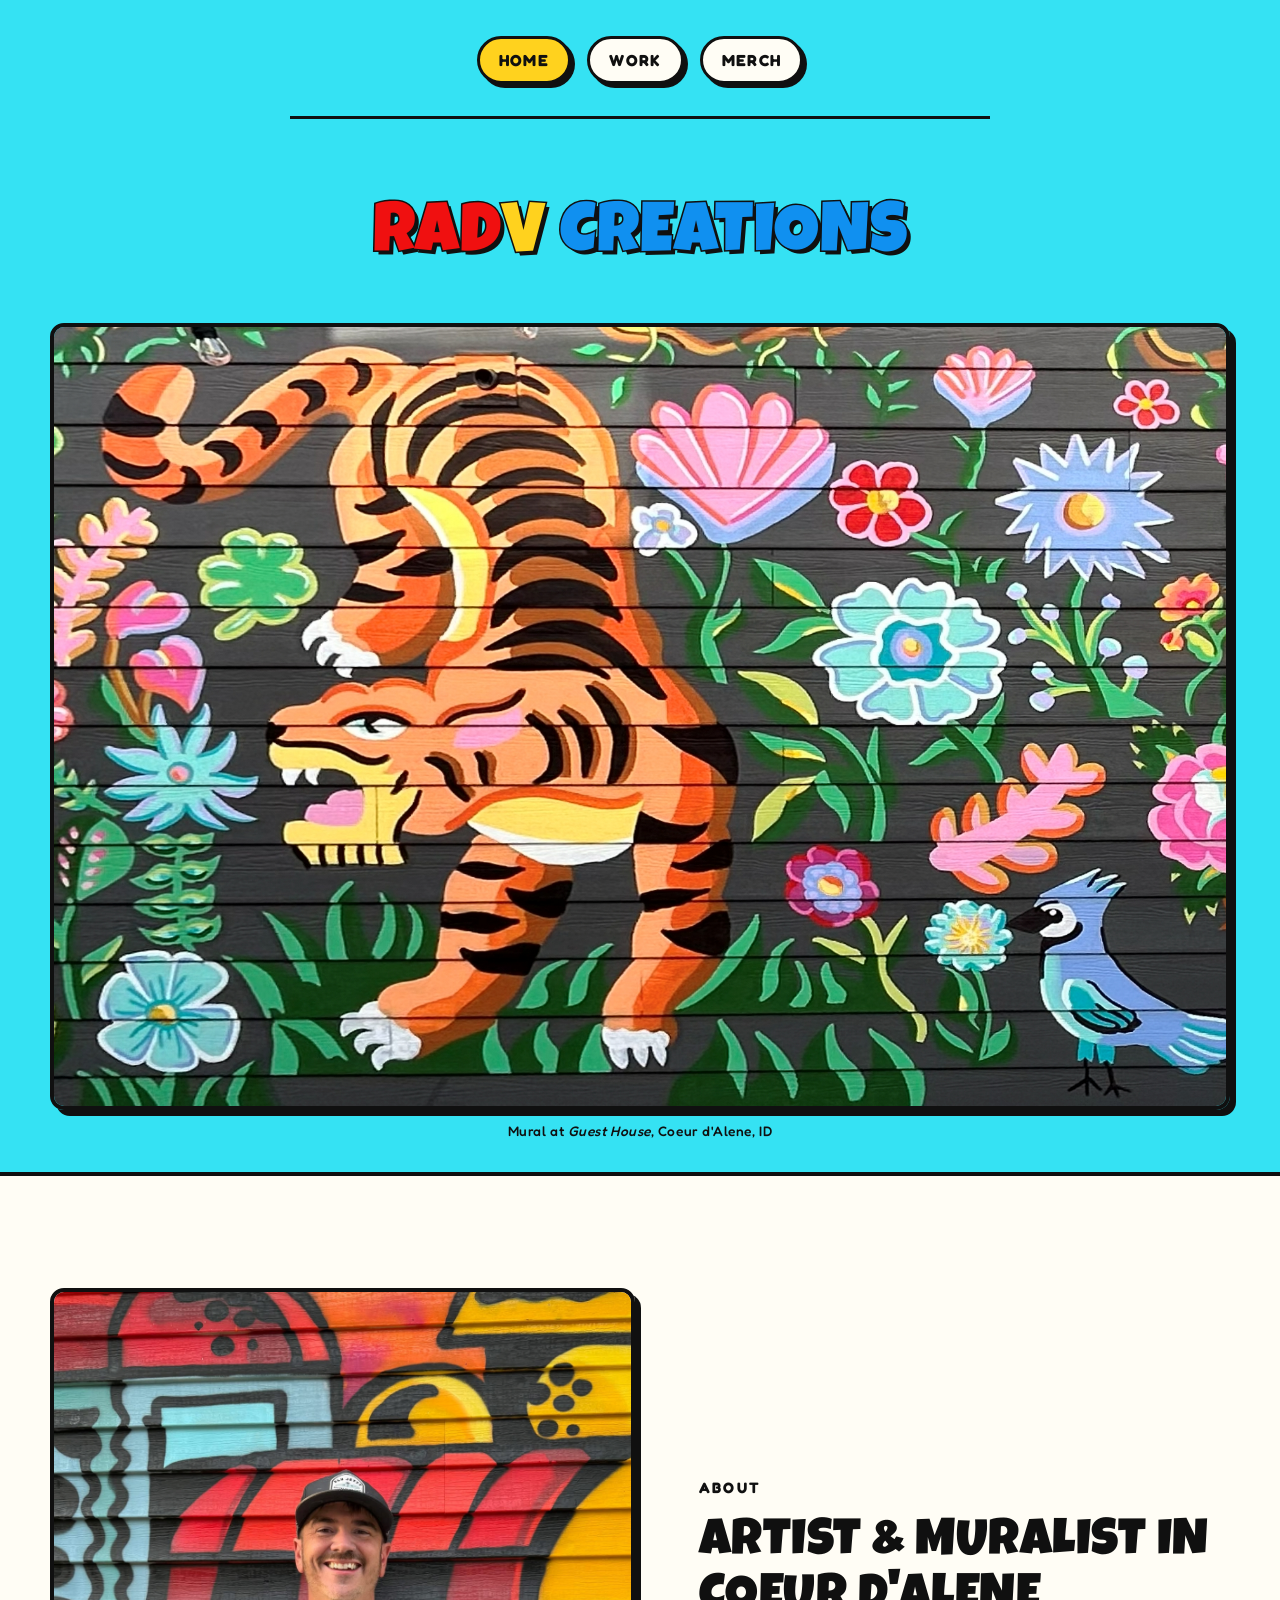
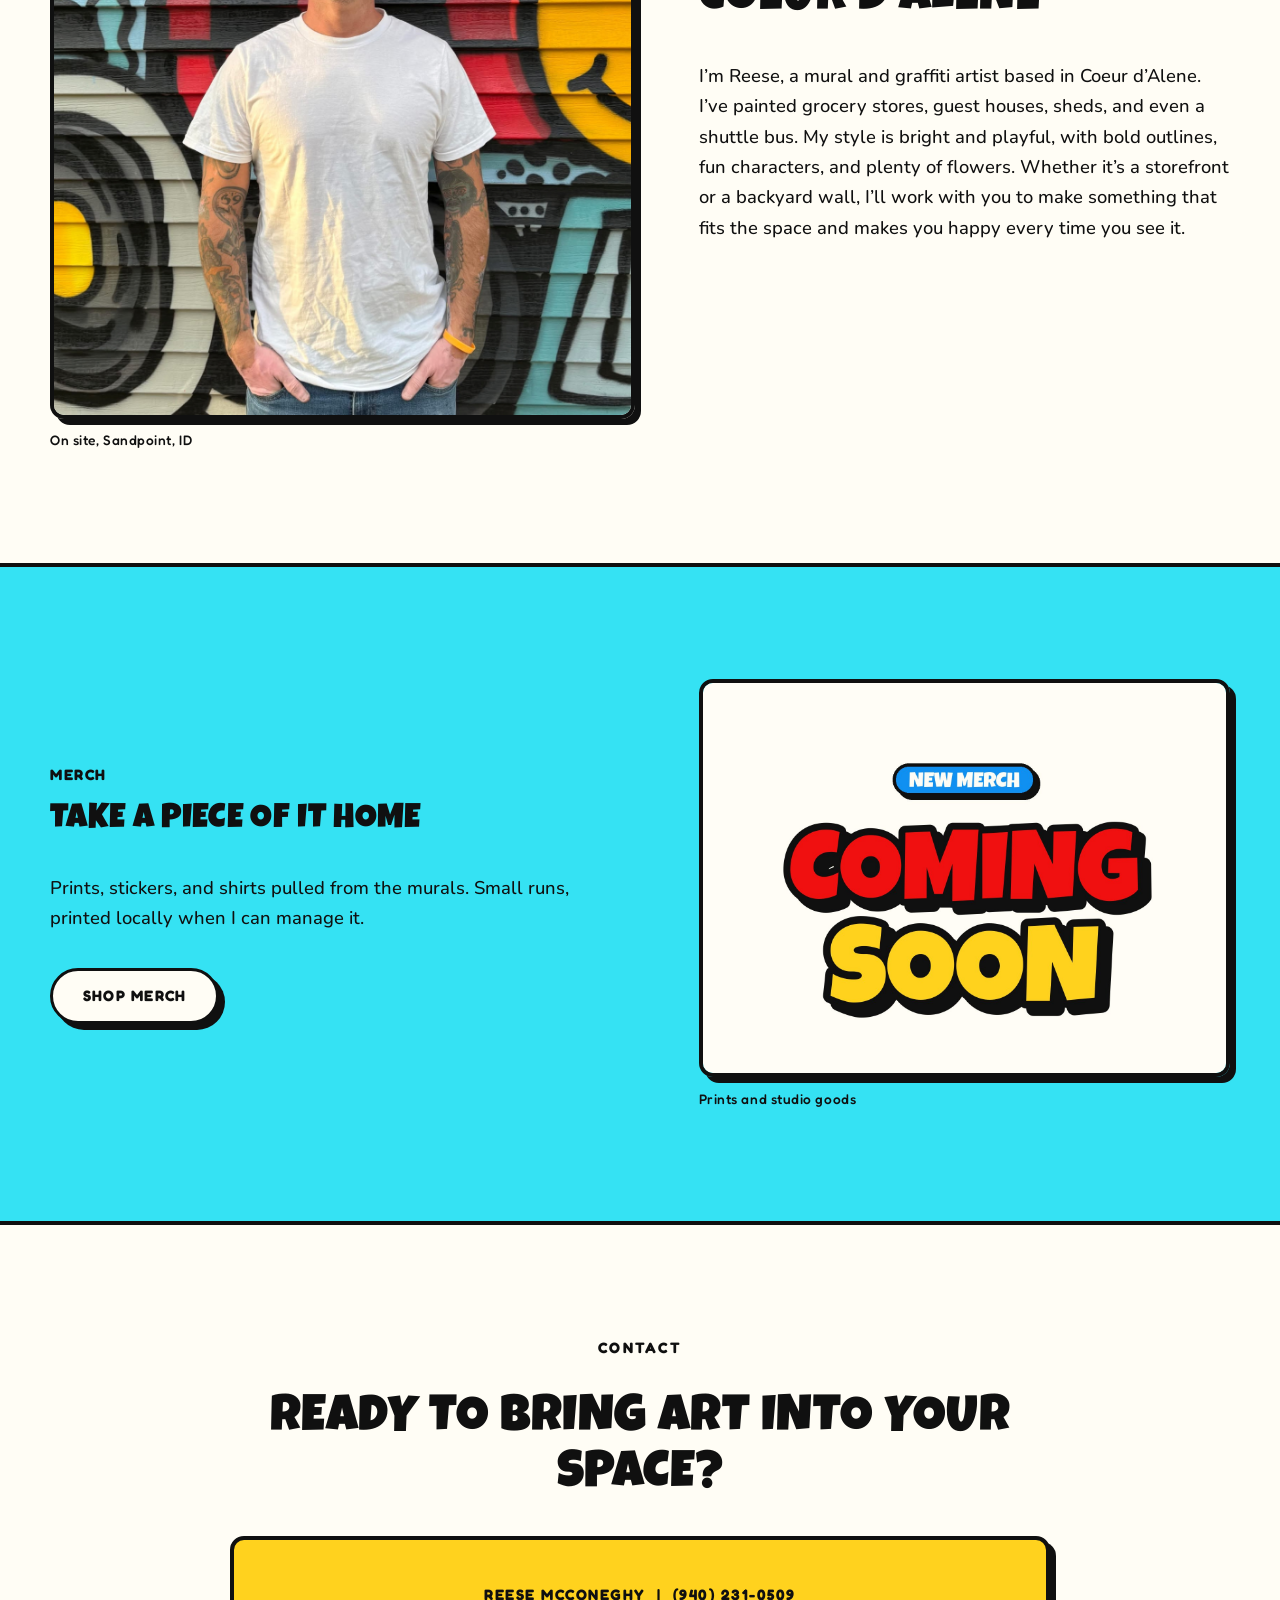
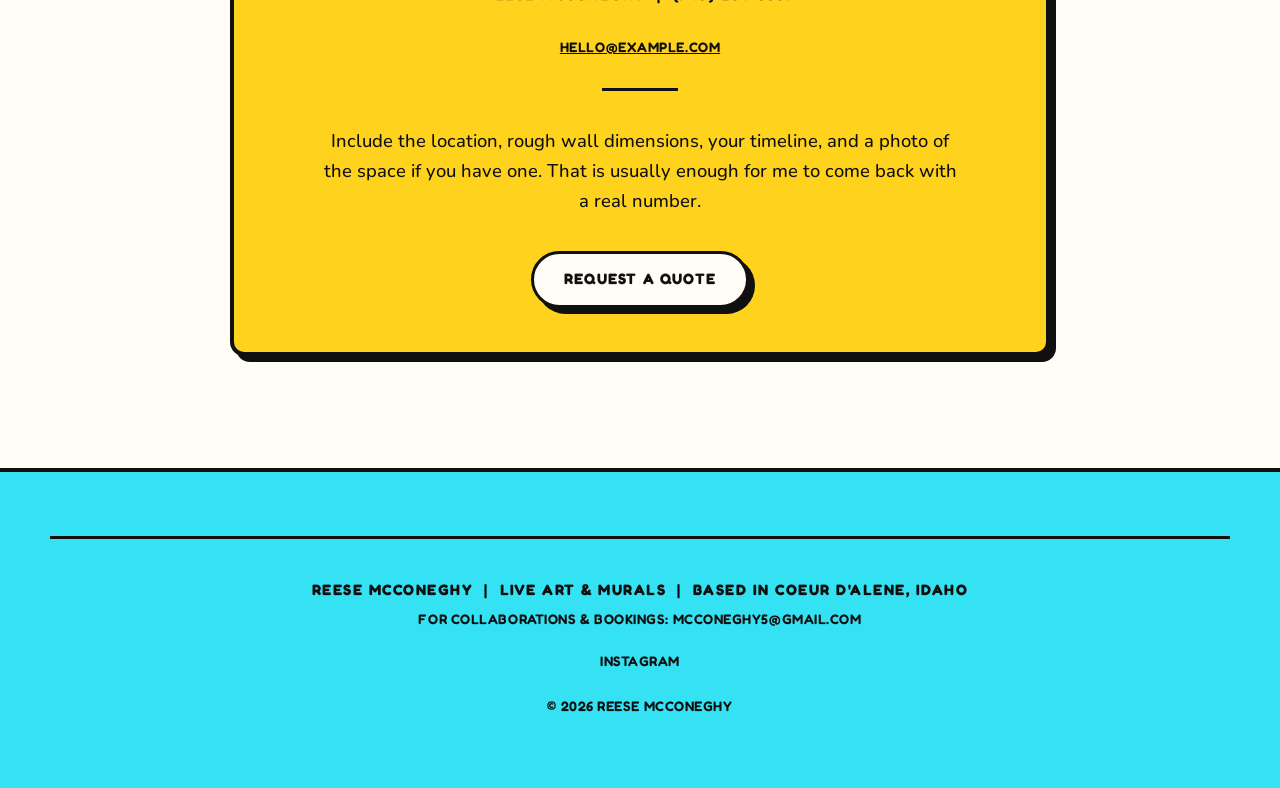
==== index.html @ 2c3d764f "initial commit" ====
<!DOCTYPE html>
<html lang="en">

<head>
  <meta charset="utf-8">
  <meta name="viewport" content="width=device-width, initial-scale=1">
  <title>Artist Name, Mural Artist &amp; Live Painter</title>
  <meta name="description"
    content="Large-scale murals, live painting, and original work for public spaces and creative collaborations in Coeur d'Alene, Idaho.">

  <!-- Social sharing. Replace the image with a real 1200x630 JPG before launch. -->
  <meta property="og:title" content="Artist Name, Mural Artist &amp; Live Painter">
  <meta property="og:description" content="Large-scale murals, live painting, and original work for public spaces.">
  <meta property="og:type" content="website">
  <meta property="og:image" content="assets/img/social-card.svg">

  <link rel="preconnect" href="https://fonts.googleapis.com">
  <link rel="preconnect" href="https://fonts.gstatic.com" crossorigin>
  <link
    href="https://fonts.googleapis.com/css2?family=Luckiest+Guy&family=Fredoka:wght@500;600;700&family=Nunito:wght@500;600;700;800&display=swap"
    rel="stylesheet">
  <link rel="stylesheet" href="assets/css/site.css">
  <script src="assets/js/site.js" defer></script>
</head>

<body data-page="home">

  <!-- ========== NAV (identical markup on every page) ========== -->
  <header class="masthead">
    <nav class="nav wrap" aria-label="Main">
      <ul>
        <li><a href="index.html" data-nav="home">Home</a></li>
        <li><a href="work.html" data-nav="work">Work</a></li>
        <li><a href="merch.html" data-nav="merch">Merch</a></li>
      </ul>
      <hr class="rule">
    </nav>
  </header>

  <main>

    <!-- ========== HERO ========== -->
    <section class="hero wrap">

      <h1 class="display display--xl hero__title">
        <span class="word">Rad</span><span class="word">v</span>
        <span class="word">Creations</span>
      </h1>

      <figure class="hero__figure">
        <img src="assets/img/tigerfull.jpg"
          alt="Exterior mural with a tiger and layered botanical shapes across a storefront">
        <figcaption class="caption center">Mural at <em>Guest House</em>, Coeur d'Alene, ID</figcaption>
      </figure>
      <br>
    </section>

    <!-- ========== ABOUT ========== -->
    <section class="section section--alt" id="about">
      <div class="wrap feature">
        <div class="feature__media portrait">
          <figure>
            <img src="assets/img/Mugshot.JPG" alt="The artist in front of Mural">
            <figcaption class="caption">On site, Sandpoint, ID</figcaption>
          </figure>
        </div>
        <div class="feature__body">
          <p class="eyebrow eyebrow--loose">About</p>
          <h2 class="display display--lg">Artist &amp; muralist in Coeur d'Alene</h2>
          <div class="prose">
            <p>I’m Reese, a mural and graffiti artist based in Coeur d’Alene. I’ve painted grocery stores, guest houses, sheds, and even a shuttle bus. My style is bright and playful, with bold outlines, fun characters, and plenty of flowers. Whether it’s a storefront or a backyard wall, I’ll work with you to make something that fits the space and makes you happy every time you see it.</p>
          </div>
        </div>
      </div>
    </section>

    <!-- ========== MERCH TEASER ========== -->
    <section class="section">
      <div class="wrap feature feature--flip reveal">
        <div class="feature__media">
          <figure>
            <img src="assets/img/coming-soon.jpg" alt="Framed print and folded tee laid out on a studio table">
            <figcaption class="caption">Prints and studio goods</figcaption>
          </figure>
        </div>
        <div class="feature__body">
          <p class="eyebrow">Merch</p>
          <h2 class="display display--md">Take a piece of it home</h2>
          <p>Prints, stickers, and shirts pulled from the murals. Small runs, printed locally when I can manage it.</p>
          <a class="btn" href="merch.html">Shop merch</a>
        </div>
      </div>
    </section>

    <!-- ========== CONTACT ==========
       A mailto link needs no server, which is what GitHub Pages wants.
       If you would rather have a real form, see the README. -->
    <section class="section section--alt" id="contact">
      <div class="wrap--narrow stack">
        <div class="center stack">
          <p class="eyebrow eyebrow--loose">Contact</p>
          <h2 class="display display--lg">Ready to bring art into your space?</h2>
        </div>

        <div class="contact-card">
          <p class="eyebrow">Reese Mcconeghy &nbsp;|&nbsp; (940) 231-0509</p>
          <p class="footer__meta"><a href="mailto:hello@example.com">hello@example.com</a></p>
          <hr class="rule rule--short">
          <p class="prose center">Include the location, rough wall dimensions, your timeline, and a photo of the space
            if you have one. That is usually enough for me to come back with a real number.</p>
          <a class="btn btn--filled" href="mailto:mcconeghy5@gmail.com?subject=Mural%20inquiry">Request a quote</a>
        </div>
      </div>
    </section>

  </main>

  <!-- ========== FOOTER (identical markup on every page) ========== -->
  <footer class="footer">
    <div class="wrap center">
      <hr class="rule">
      <p class="eyebrow">Reese Mcconeghy &nbsp;|&nbsp; Live Art &amp; Murals &nbsp;|&nbsp; Based in Coeur d'Alene, Idaho
      </p>
      <p class="footer__meta">For collaborations &amp; bookings: <a
          href="mailto:mcconeghy5@gmail.com">mcconeghy5@gmail.com</a></p>
      <div class="social">
        <a class="footer__meta" href="https://www.instagram.com/radv_creations/" rel="me noopener">Instagram</a>
      </div>
      <p class="footer__meta" style="margin-top:1.25rem">&copy; 2026 Reese Mcconeghy</p>
    </div>
  </footer>

</body>

</html>
---- assets/css/site.css ----
/* ============================================================
   THEME — change colors here and nowhere else.
   Palette sampled from the logo: cyan ground, near-black
   outlines, saturated primary fills.
   ============================================================ */
:root {
  --paper:      #35e2f3;   /* page background, the logo cyan */
  --paper-alt:  #fffdf5;   /* panels and cards stickered on top */
  --ink:        #101010;   /* text and every outline */
  --scrim:      rgba(16, 16, 16, 0.92);

  /* Fill colors, cycled across tiles, steps, and cards */
  --c1: #f01010;   /* red */
  --c2: #ffd21e;   /* yellow */
  --c3: #1090f0;   /* blue */
  --c4: #3bb54a;   /* green */
  --c5: #ff8a1f;   /* orange */
  --c6: #9b4bd8;   /* purple */

  --accent:      var(--c3);
  --accent-soft: #bff3f9;

  /* Typography roles */
  --display: "Luckiest Guy", "Arial Black", Impact, sans-serif;  /* headlines only */
  --caps:    Fredoka, "Trebuchet MS", Arial, sans-serif;         /* eyebrows, nav, captions */
  --body:    Nunito, -apple-system, BlinkMacSystemFont, "Segoe UI", Arial, sans-serif;

  /* Fluid type scale — min at 360px, max at 1280px */
  --t-caption: clamp(0.74rem, 0.68rem + 0.25vw, 0.86rem);
  --t-label:   clamp(0.78rem, 0.72rem + 0.28vw, 0.94rem);
  --t-body:    clamp(1rem, 0.94rem + 0.35vw, 1.15rem);
  --t-lead:    clamp(1.1rem, 0.98rem + 0.6vw, 1.4rem);
  --t-h3:      clamp(1.4rem, 1.1rem + 1.3vw, 2.1rem);
  --t-h2:      clamp(1.9rem, 1.3rem + 2.6vw, 3.2rem);
  --t-h1:      clamp(2.2rem, 1.4rem + 3.8vw, 4.4rem);

  /* Rhythm */
  --gap:     clamp(1rem, 0.6rem + 1.8vw, 2.25rem);
  --section: clamp(3.5rem, 2rem + 7vw, 7rem);
  --measure: 58ch;

  /* Sticker signature: outline weight, hard drop shadow, radius */
  --line:    3px;
  --line-lg: 4px;
  --pop:     6px 6px 0 var(--ink);
  --pop-sm:  4px 4px 0 var(--ink);
  --radius:  14px;
  --rule:    var(--line) solid var(--ink);
}

/* ============================================================
   RESET
   ============================================================ */
*, *::before, *::after { box-sizing: border-box; }
html { -webkit-text-size-adjust: 100%; scroll-behavior: smooth; }
body {
  margin: 0;
  background: var(--paper);
  color: var(--ink);
  font-family: var(--body);
  font-size: var(--t-body);
  font-weight: 500;
  line-height: 1.65;
  -webkit-font-smoothing: antialiased;
}
img { max-width: 100%; height: auto; display: block; }
figure { margin: 0; }
a { color: inherit; }
h1, h2, h3, h4 { margin: 0; font-weight: 400; }
ul { margin: 0; padding: 0; list-style: none; }
:focus-visible { outline: var(--line) solid var(--ink); outline-offset: 4px; }

@media (prefers-reduced-motion: reduce) {
  html { scroll-behavior: auto; }
  *, *::before, *::after {
    animation-duration: 0.01ms !important;
    transition-duration: 0.01ms !important;
  }
}

/* ============================================================
   LAYOUT PRIMITIVES
   ============================================================ */
.wrap { width: min(100% - clamp(1.25rem, 5vw, 4rem), 1180px); margin-inline: auto; }
.wrap--narrow { width: min(100% - clamp(1.25rem, 5vw, 4rem), 820px); margin-inline: auto; }
.section { padding-block: var(--section); }
.stack > * + * { margin-top: var(--gap); }

/* An "alt" section is a cream panel banded onto the cyan */
.section--alt {
  background: var(--paper-alt);
  border-block: var(--line-lg) solid var(--ink);
}

/* ============================================================
   TYPE TREATMENTS
   Headlines are solid black by default. Only the page h1 gets
   the full outlined-sticker treatment, so the boldness lands
   in one place per page instead of everywhere.
   ============================================================ */
.display {
  font-family: var(--display);
  line-height: 1.08;
  letter-spacing: 0.01em;
  text-transform: uppercase;
  color: var(--ink);
}
.display--lg { font-size: var(--t-h2); }
.display--md { font-size: var(--t-h3); }

.display--xl {
  font-size: var(--t-h1);
  color: var(--paper-alt);
  -webkit-text-stroke: 3px var(--ink);
  paint-order: stroke fill;
  text-shadow: var(--pop-sm);
}

/* Per-word color cycling. Used on the home hero: the signature. */
.word { display: inline-block; }
.word:nth-child(6n+1) { color: var(--c1); }
.word:nth-child(6n+2) { color: var(--c2); }
.word:nth-child(6n+3) { color: var(--c3); }
.word:nth-child(6n+4) { color: var(--c4); }
.word:nth-child(6n+5) { color: var(--c5); }
.word:nth-child(6n+6) { color: var(--c6); }

.eyebrow {
  font-family: var(--caps);
  font-weight: 700;
  font-size: var(--t-label);
  text-transform: uppercase;
  letter-spacing: 0.1em;
  line-height: 1.5;
  margin: 0;
}
.eyebrow--loose { letter-spacing: 0.16em; }

.lead { font-size: var(--t-lead); line-height: 1.55; max-width: var(--measure); font-weight: 600; }
.prose { max-width: var(--measure); }
.prose p + p { margin-top: 1.1em; }

.note {
  font-family: var(--body);
  font-weight: 600;
  font-size: var(--t-lead);
  line-height: 1.55;
  max-width: 46ch;
}

.caption {
  font-family: var(--caps);
  font-weight: 500;
  font-size: var(--t-caption);
  letter-spacing: 0.04em;
  line-height: 1.5;
  margin-top: 0.7rem;
}
.caption em { font-style: italic; }

.rule { border: 0; border-top: var(--rule); margin: 0; }
.rule--short { width: clamp(2.5rem, 6vw, 5rem); }
.rule--vertical {
  width: 0; height: clamp(2rem, 5vw, 3.5rem);
  border: 0; border-left: var(--rule);
  margin-inline: auto;
}
.rule--center { margin-inline: auto; }

.center { text-align: center; }

/* ============================================================
   HEADER / NAV — chunky pills, one row at every width
   ============================================================ */
.masthead { padding-top: clamp(1.25rem, 3vw, 2.25rem); }
.nav ul {
  display: flex;
  flex-wrap: wrap;
  justify-content: center;
  gap: clamp(0.5rem, 2vw, 1rem);
}
.nav a {
  display: block;
  font-family: var(--caps);
  font-weight: 700;
  font-size: clamp(0.78rem, 0.66rem + 0.5vw, 1rem);
  text-transform: uppercase;
  letter-spacing: 0.08em;
  text-decoration: none;
  padding: 0.5em 1.2em;
  background: var(--paper-alt);
  border: var(--line) solid var(--ink);
  border-radius: 99px;
  box-shadow: var(--pop-sm);
  transition: transform 0.12s ease, box-shadow 0.12s ease, background-color 0.12s ease;
}
.nav a:hover { transform: translate(2px, 2px); box-shadow: 2px 2px 0 var(--ink); }
.nav a[aria-current="page"] { background: var(--c2); }

.masthead .rule {
  width: min(70%, 700px);
  margin: clamp(1.25rem, 3vw, 2rem) auto 0;
}

/* ============================================================
   BUTTON — presses down into the page on click
   ============================================================ */
.btn {
  display: inline-block;
  font-family: var(--caps);
  font-weight: 700;
  font-size: var(--t-label);
  text-transform: uppercase;
  letter-spacing: 0.08em;
  text-decoration: none;
  padding: 0.85em 2em;
  background: var(--paper-alt);
  color: var(--ink);
  border: var(--line) solid var(--ink);
  border-radius: 99px;
  box-shadow: var(--pop);
  cursor: pointer;
  transition: transform 0.12s ease, box-shadow 0.12s ease, background-color 0.12s ease;
}
.btn:hover  { transform: translate(3px, 3px); box-shadow: 3px 3px 0 var(--ink); }
.btn:active { transform: translate(6px, 6px); box-shadow: 0 0 0 var(--ink); }
.btn--filled { background: var(--c2); }

/* ============================================================
   HERO
   ============================================================ */
.hero { padding-top: clamp(1.5rem, 4vw, 3rem); }
.hero__figure img {
  width: 100%;
  aspect-ratio: 3 / 2;
  object-fit: cover;
  border: var(--line-lg) solid var(--ink);
  border-radius: var(--radius);
  box-shadow: var(--pop);
}
.hero__title { margin-top: clamp(1.75rem, 4vw, 3rem); text-align: center; }
.hero__title {
  margin: clamp(1rem, 3vw, 2rem) 0 clamp(1.75rem, 4vw, 3rem);
  text-align: center;
}

/* ============================================================
   COLLAGE
   Each child carries a --tilt. The reveal animation below
   composes with it instead of overwriting it.
   ============================================================ */
.collage {
  display: grid;
  gap: var(--gap);
  margin-top: clamp(2.5rem, 5vw, 4rem);
}
.collage > * { transform: rotate(var(--tilt, 0deg)); }
.collage__tall  { --tilt: 1.5deg; }
.collage__block { --tilt: -1.5deg; }
.collage__wide  { --tilt: -1deg; }
.collage__copy  { --tilt: 1deg; }

.collage img {
  width: 100%;
  object-fit: cover;
  border: var(--line-lg) solid var(--ink);
  border-radius: var(--radius);
  box-shadow: var(--pop);
}
.collage__tall img { aspect-ratio: 3 / 4; }
.collage__wide img { aspect-ratio: 4 / 3; }

.collage__block {
  background: var(--c3);
  color: var(--paper-alt);
  padding: clamp(1.5rem, 3vw, 2.5rem);
  border: var(--line-lg) solid var(--ink);
  border-radius: var(--radius);
  box-shadow: var(--pop);
  display: flex;
  flex-direction: column;
  justify-content: center;
  gap: 1rem;
}
.collage__block .display { color: var(--paper-alt); }
.collage__block .rule { border-top-color: var(--paper-alt); }

.collage__copy {
  background: var(--c2);
  border: var(--line-lg) solid var(--ink);
  border-radius: var(--radius);
  box-shadow: var(--pop);
  padding: clamp(1.25rem, 3vw, 2rem);
}

@media (min-width: 900px) {
  .collage { grid-template-columns: repeat(12, 1fr); align-items: start; }
  .collage__tall  { grid-column: 1 / span 4; grid-row: 1; }
  .collage__block { grid-column: 6 / span 6; grid-row: 1; margin-top: 3rem; }
  .collage__wide  { grid-column: 6 / span 7; grid-row: 1; margin-top: 21rem; }
  .collage__copy  { grid-column: 1 / span 4; grid-row: 1; margin-top: 27rem; }
}

/* ============================================================
   FEATURE ROWS
   ============================================================ */
.feature { display: grid; gap: var(--gap); align-items: center; }
.feature + .feature { margin-top: var(--section); }
.feature img {
  width: 100%;
  aspect-ratio: 4 / 3;
  object-fit: cover;
  border: var(--line-lg) solid var(--ink);
  border-radius: var(--radius);
  box-shadow: var(--pop);
}
.feature__body { display: flex; flex-direction: column; gap: 1rem; align-items: start; }

@media (min-width: 820px) {
  .feature { grid-template-columns: 1.1fr 1fr; column-gap: clamp(2rem, 5vw, 4.5rem); }
  .feature--flip .feature__media { order: 2; }
}

/* ============================================================
   GALLERY — the sticker sheet
   ============================================================ */
.filters {
  display: flex;
  flex-wrap: wrap;
  justify-content: center;
  gap: 0.6rem;
  margin-bottom: clamp(2rem, 4vw, 3rem);
}
.filter {
  font-family: var(--caps);
  font-weight: 700;
  font-size: var(--t-caption);
  text-transform: uppercase;
  letter-spacing: 0.08em;
  padding: 0.6em 1.3em;
  background: var(--paper-alt);
  color: var(--ink);
  border: var(--line) solid var(--ink);
  border-radius: 99px;
  box-shadow: var(--pop-sm);
  cursor: pointer;
  transition: transform 0.12s ease, box-shadow 0.12s ease, background-color 0.12s ease;
}
.filter:hover { transform: translate(2px, 2px); box-shadow: 2px 2px 0 var(--ink); }
.filter[aria-pressed="true"] { background: var(--c1); color: var(--paper-alt); }

.grid {
  display: grid;
  grid-template-columns: repeat(auto-fill, minmax(min(100%, 270px), 1fr));
  gap: clamp(1.75rem, 3.5vw, 3rem);
}
.grid figure { margin: 0; }
.grid img {
  width: 100%;
  aspect-ratio: 4 / 5;
  object-fit: cover;
  background: var(--accent-soft);
  border: var(--line-lg) solid var(--ink);
  border-radius: var(--radius);
  box-shadow: var(--pop);
  transition: transform 0.15s ease, box-shadow 0.15s ease;
}
.grid button.tile {
  display: block; width: 100%; padding: 0;
  border: 0; background: none; cursor: pointer; text-align: left;
  font: inherit; color: inherit;
}
/* Alternating tilt so the grid reads as a sticker sheet, not a spreadsheet */
.grid figure:nth-child(odd)  img { transform: rotate(-1.25deg); }
.grid figure:nth-child(even) img { transform: rotate(1.25deg); }
.grid button.tile:hover img { transform: rotate(0deg) scale(1.02); box-shadow: 9px 9px 0 var(--ink); }
.grid [hidden] { display: none; }

/* ============================================================
   MERCH CARDS
   ============================================================ */
.products {
  display: grid;
  grid-template-columns: repeat(auto-fill, minmax(min(100%, 260px), 1fr));
  gap: clamp(1.75rem, 3vw, 2.5rem);
}
.product {
  background: var(--paper-alt);
  border: var(--line-lg) solid var(--ink);
  border-radius: var(--radius);
  box-shadow: var(--pop);
  padding: clamp(1rem, 2vw, 1.4rem);
  display: flex;
  flex-direction: column;
}
.product img {
  width: 100%;
  aspect-ratio: 1 / 1;
  object-fit: cover;
  border: var(--line) solid var(--ink);
  border-radius: 10px;
  background: var(--accent-soft);
}
.product__name {
  font-family: var(--display);
  font-size: 1.2rem;
  text-transform: uppercase;
  letter-spacing: 0.01em;
  line-height: 1.2;
  margin-top: 0.9rem;
}
.product__price {
  font-family: var(--caps);
  font-weight: 700;
  letter-spacing: 0.04em;
  font-size: var(--t-label);
  margin: 0.3rem 0 0.8rem;
}
.product__note { font-size: var(--t-caption); line-height: 1.6; margin-bottom: 1.1rem; }
.product .btn { padding: 0.7em 1.5em; align-self: start; margin-top: auto; }
.product--soon { opacity: 0.85; }

/* Each card's buy button takes the next color in the cycle */
.products .product:nth-child(4n+1) .btn { background: var(--c1); color: var(--paper-alt); }
.products .product:nth-child(4n+2) .btn { background: var(--c2); }
.products .product:nth-child(4n+3) .btn { background: var(--c4); color: var(--paper-alt); }
.products .product:nth-child(4n+4) .btn { background: var(--c5); }

/* ============================================================
   ABOUT
   ============================================================ */
.portrait img {
  width: 100%;
  aspect-ratio: 4 / 5;
  object-fit: cover;
  border: var(--line-lg) solid var(--ink);
  border-radius: var(--radius);
  box-shadow: var(--pop);
}
.checklist li {
  position: relative;
  padding-left: 2.4em;
  font-family: var(--body);
  font-weight: 700;
  font-size: 1.1rem;
  line-height: 1.5;
}
.checklist li + li { margin-top: 0.9em; }
.checklist li::before {
  content: "";
  position: absolute;
  left: 0; top: 0.3em;
  width: 1.1em; height: 1.1em;
  border: var(--line) solid var(--ink);
  border-radius: 50%;
}
.checklist li:nth-child(4n+1)::before { background: var(--c1); }
.checklist li:nth-child(4n+2)::before { background: var(--c2); }
.checklist li:nth-child(4n+3)::before { background: var(--c3); }
.checklist li:nth-child(4n+4)::before { background: var(--c4); }

.contact-card {
  background: var(--c2);
  border: var(--line-lg) solid var(--ink);
  border-radius: var(--radius);
  box-shadow: var(--pop);
  padding: clamp(1.5rem, 4vw, 2.75rem);
  text-align: center;
  display: flex;
  flex-direction: column;
  align-items: center;
  gap: 1rem;
}
.contact-card .btn { background: var(--paper-alt); }


/* Process — numbered because the order is real */
.process { display: grid; gap: clamp(1.75rem, 3.5vw, 2.5rem); }
@media (min-width: 760px) { .process { grid-template-columns: repeat(3, 1fr); } }
.process__step {
  border: var(--line-lg) solid var(--ink);
  border-radius: var(--radius);
  box-shadow: var(--pop);
  padding: clamp(1.25rem, 3vw, 2rem);
}
.process__step .eyebrow {
  font-family: var(--display);
  font-size: 1.3rem;
  letter-spacing: 0.01em;
  margin-bottom: 0.6rem;
}
.process__step:nth-child(1) { background: var(--c2); }
.process__step:nth-child(2) { background: var(--accent-soft); }
.process__step:nth-child(3) { background: var(--c5); }

/* ============================================================
   FOOTER
   ============================================================ */
.footer { padding-block: clamp(2.5rem, 5vw, 4rem); }
.footer .rule { margin-bottom: clamp(1.75rem, 4vw, 2.5rem); }
.footer p { margin: 0.4rem 0; }
.footer a { text-decoration: none; border-bottom: 2px solid transparent; }
.footer a:hover { border-bottom-color: currentColor; }
.footer__meta {
  font-family: var(--caps);
  font-weight: 600;
  font-size: var(--t-caption);
  letter-spacing: 0.04em;
  text-transform: uppercase;
}
.social { display: flex; justify-content: center; gap: 1.5rem; margin-top: 1.25rem; }

/* ============================================================
   LIGHTBOX
   ============================================================ */
.lightbox {
  position: fixed; inset: 0; z-index: 50;
  background: var(--scrim);
  display: grid; place-items: center;
  grid-template-columns: minmax(0, 1fr);   /* column can't grow past the screen */
  padding: clamp(1rem, 4vw, 3rem) clamp(4.5rem, 7vw, 6rem);  /* side room for the arrows */
}
.lightbox[hidden] { display: none; }
.lightbox figure {
  margin: 0;
  max-width: 100%;
  display: flex;
  flex-direction: column;
  align-items: center;
}
.lightbox img {
  width: auto;
  height: auto;
  max-width: min(100%, 1100px);
  max-height: 76vh;
  border: var(--line-lg) solid var(--ink);
  border-radius: var(--radius);
  background: var(--paper-alt);
}
.lightbox figcaption {
  color: var(--paper-alt);
  font-family: var(--caps);
  font-weight: 600;
  font-size: var(--t-caption);
  letter-spacing: 0.04em;
  text-align: center;
  margin-top: 1rem;
}
.lightbox__close {
  position: absolute; top: 1rem; right: 1rem;
  width: 3rem; height: 3rem;
  border: var(--line) solid var(--ink);
  border-radius: 50%;
  background: var(--c1); color: var(--paper-alt);
  font-family: var(--caps); font-weight: 700;
  font-size: 1.4rem; line-height: 1; cursor: pointer;
  box-shadow: var(--pop-sm);
}
.lightbox__close:hover { transform: translate(2px, 2px); box-shadow: 2px 2px 0 var(--ink); }

.lightbox__nav {
  position: absolute; top: 50%; transform: translateY(-50%);
  width: 3rem; height: 3rem;
  border: var(--line) solid var(--ink);
  border-radius: 50%;
  background: var(--c2); color: var(--ink);
  font-family: var(--caps); font-weight: 700;
  font-size: 1.8rem; line-height: 1; cursor: pointer;
  box-shadow: var(--pop-sm);
}
.lightbox__nav--prev { left: 1rem; }
.lightbox__nav--next { right: 1rem; }
.lightbox__nav:hover { box-shadow: 2px 2px 0 var(--ink); transform: translate(2px, calc(-50% + 2px)); }
.lightbox__nav[hidden] { display: none; }
/* ============================================================
   SCROLL REVEAL — composes with any --tilt on the element
   ============================================================ */
.reveal {
  opacity: 0;
  transform: translateY(16px) scale(0.985) rotate(var(--tilt, 0deg));
  transition: opacity 0.5s ease, transform 0.5s cubic-bezier(0.34, 1.35, 0.64, 1);
}
.reveal.is-visible { opacity: 1; transform: rotate(var(--tilt, 0deg)); }
@media (prefers-reduced-motion: reduce) {
  .reveal { opacity: 1; transform: rotate(var(--tilt, 0deg)); }
}

@media (max-width: 700px) {
  .lightbox {
    padding: 4.5rem 0 6rem;   /* room for close button on top, arrows on bottom */
  }
  .lightbox img {
    max-width: 100%;
    max-height: 70vh;
    border-radius: 0;
    border-inline: 0;          /* full bleed, no side borders */
  }
  .lightbox figcaption { padding-inline: 1rem; }
  .lightbox__nav {
    top: auto;
    bottom: 1.25rem;
    transform: none;
  }
  .lightbox__nav--prev { left: calc(50% - 4rem); }
  .lightbox__nav--next { right: calc(50% - 4rem); }
  .lightbox__nav:hover { transform: translate(2px, 2px); }
}

/* Full-screen button, sits left of the close X */
.lightbox__full {
  position: absolute; top: 1rem; right: 4.75rem;
  width: 3rem; height: 3rem;
  border: var(--line) solid var(--ink);
  border-radius: 50%;
  background: var(--paper-alt); color: var(--ink);
  font-size: 1.3rem; line-height: 1; cursor: pointer;
  box-shadow: var(--pop-sm);
}
.lightbox__full:hover { transform: translate(2px, 2px); box-shadow: 2px 2px 0 var(--ink); }
.lightbox img { cursor: zoom-in; }

/* Full-screen mode: just the photo on black */
.lightbox--full {
  background: #000;
  padding: 0;
}
.lightbox--full img {
  max-width: 100vw;
  max-height: 100vh;
  max-height: 100dvh;   /* accounts for the phone's address bar */
  border: 0;
  border-radius: 0;
  cursor: zoom-out;
}
.lightbox--full figcaption { display: none; }
.lightbox--full .lightbox__nav,
.lightbox--full .lightbox__close,
.lightbox--full .lightbox__full { opacity: 0.35; }
.lightbox--full .lightbox__nav:hover,
.lightbox--full .lightbox__close:hover,
.lightbox--full .lightbox__full:hover { opacity: 1; }
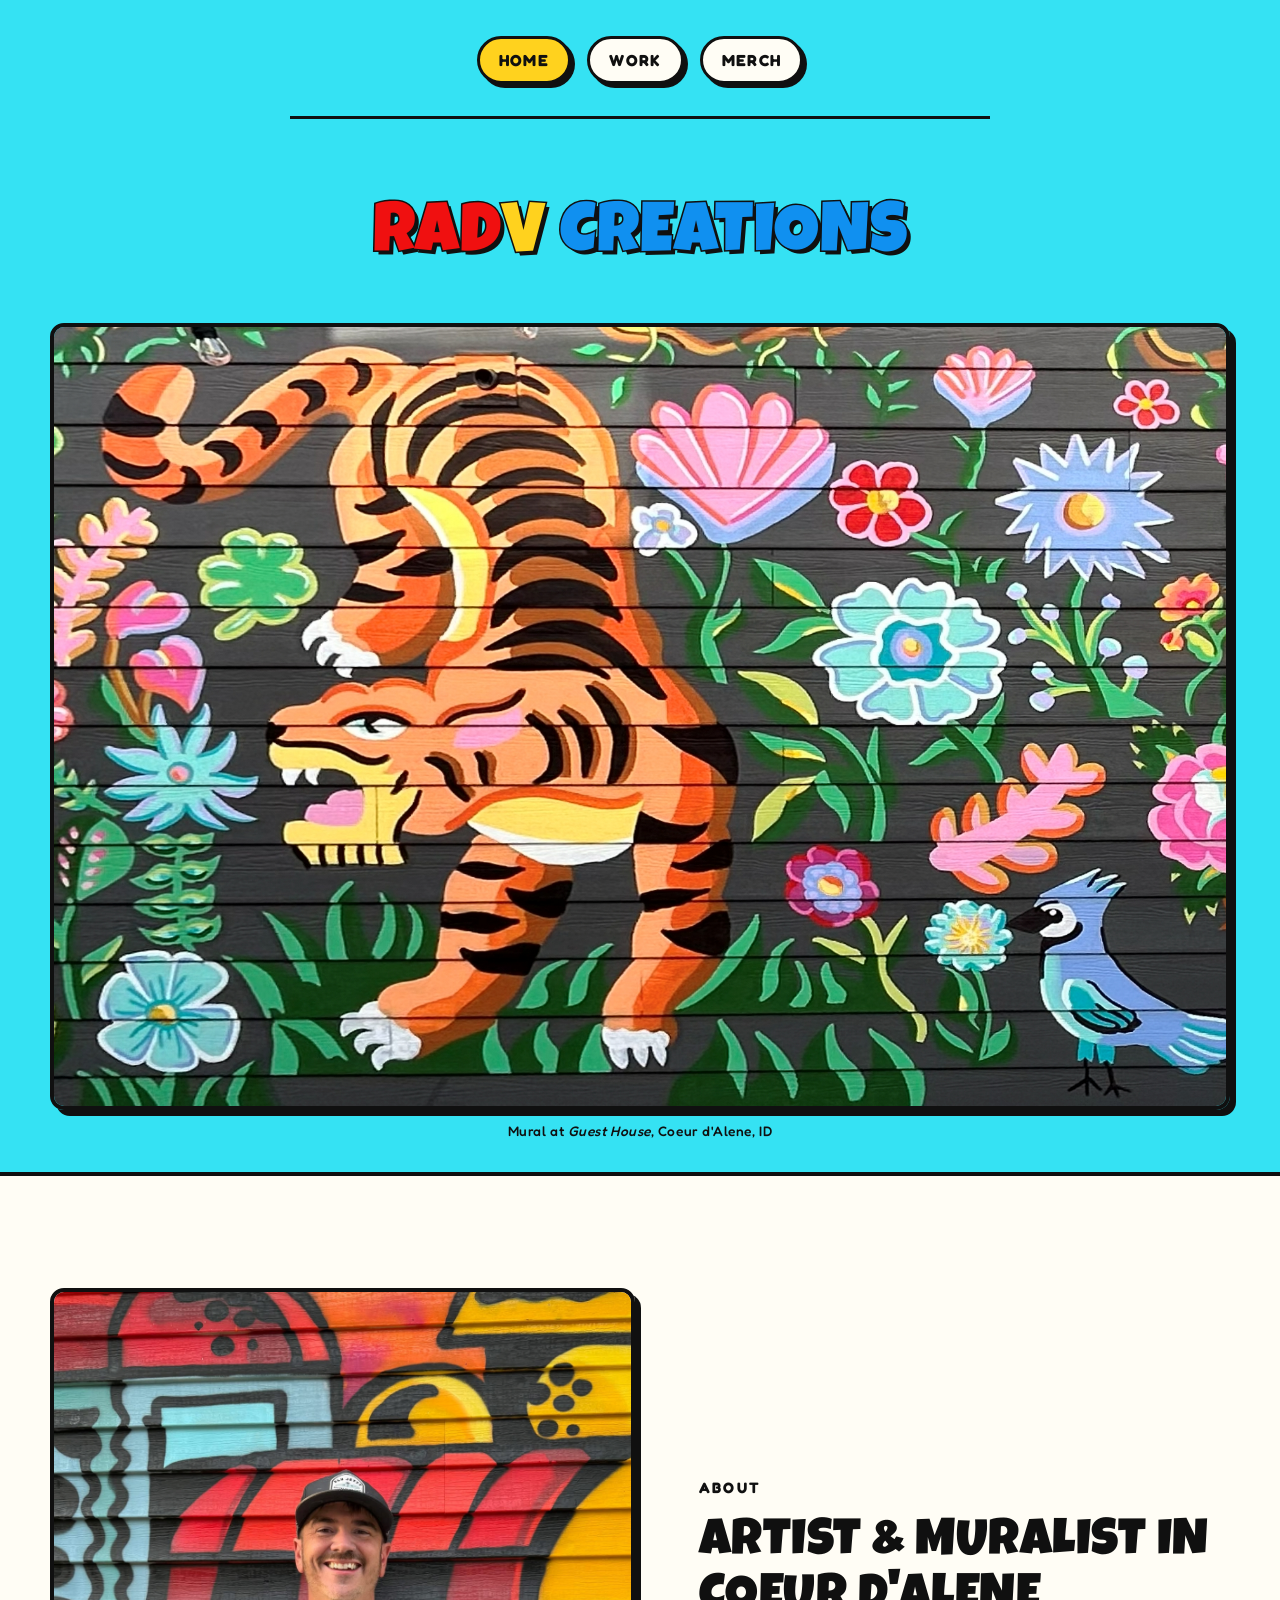
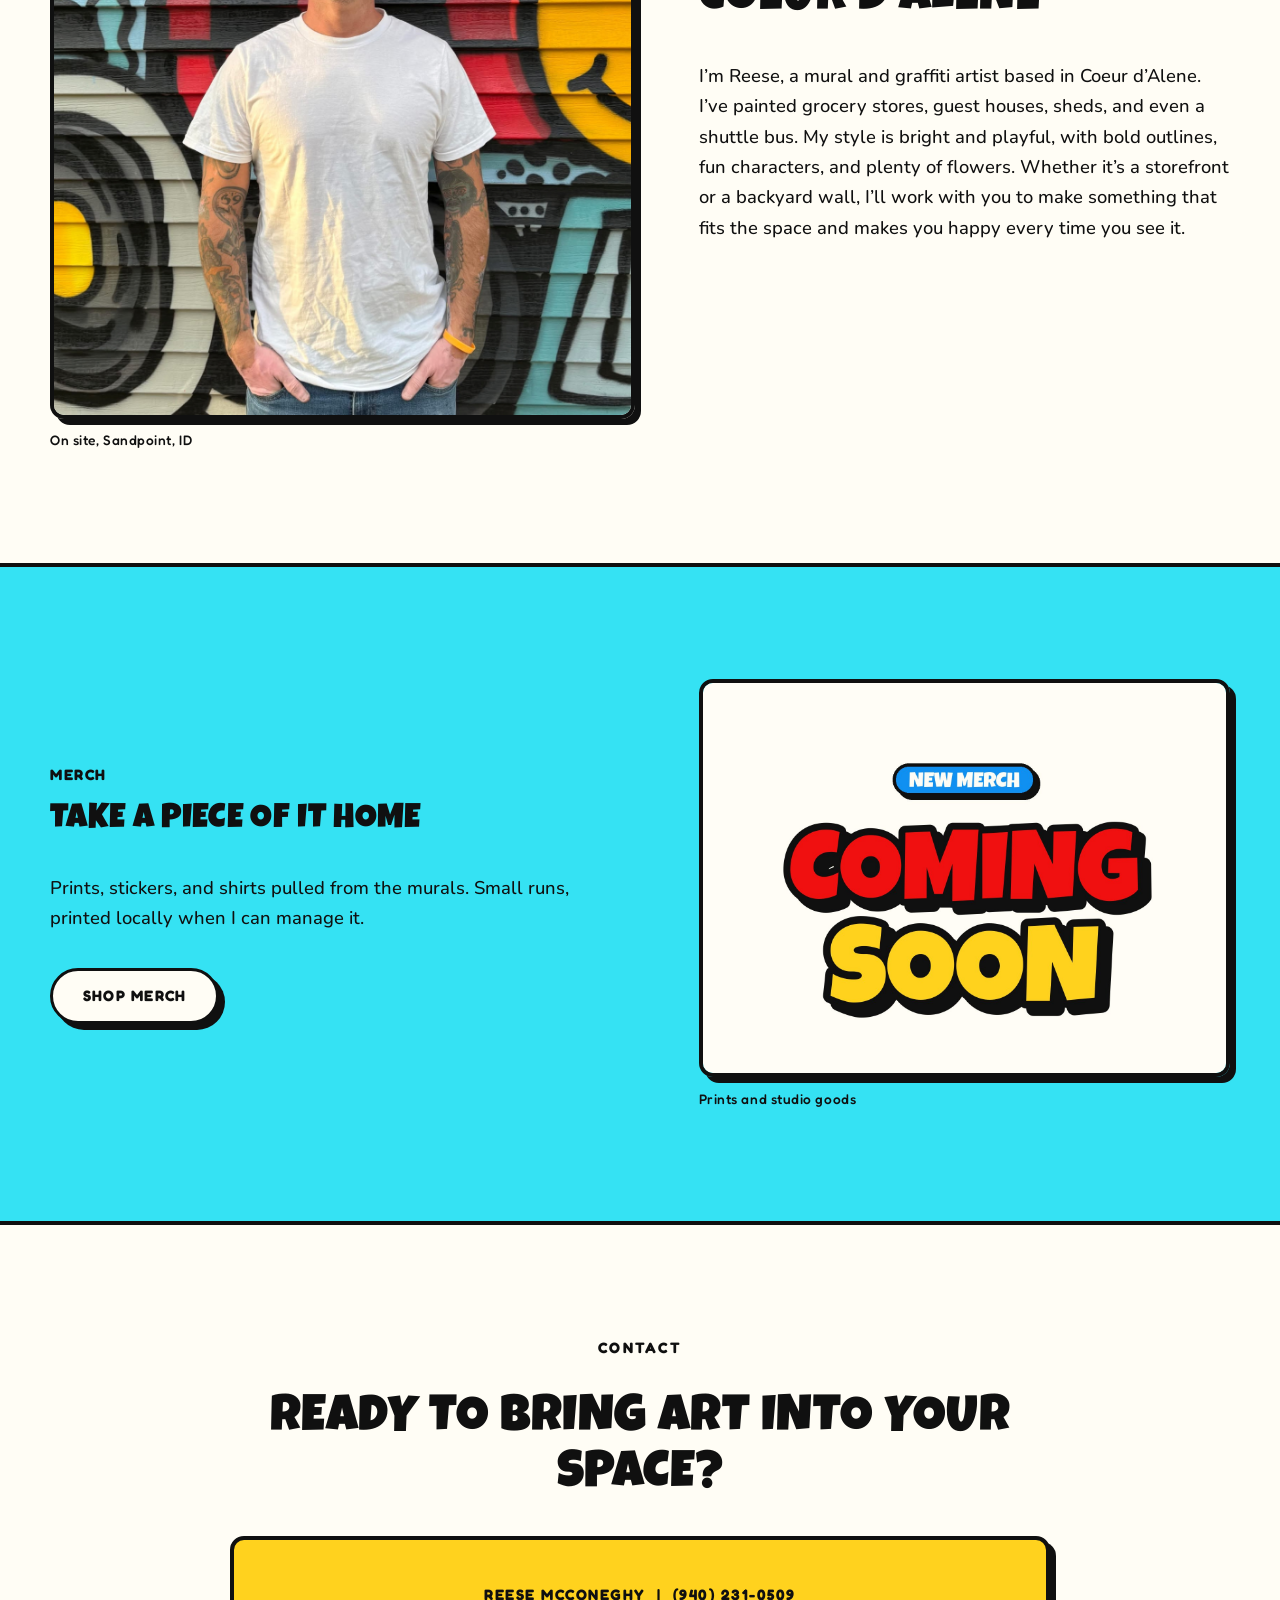
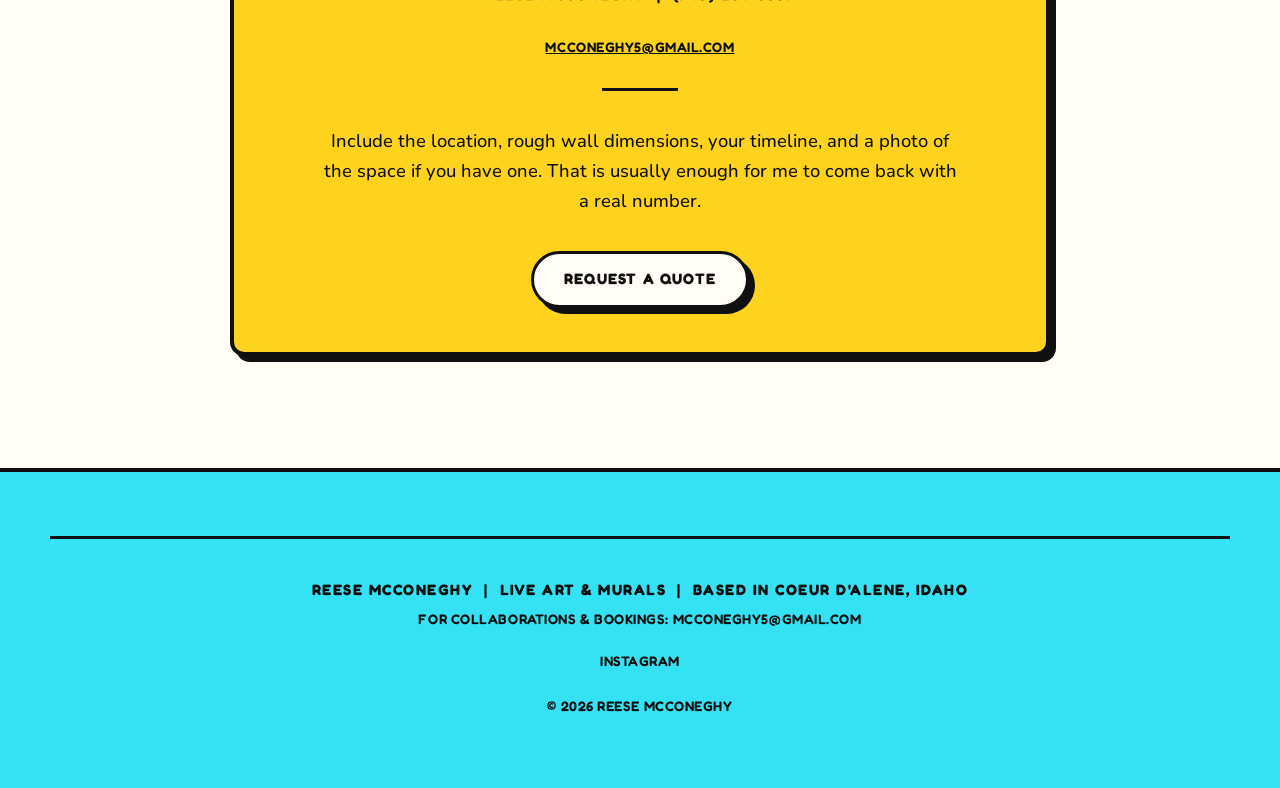
==== commit 0c9052bc: "update email" ====
--- a/index.html
+++ b/index.html
@@ -4,7 +4,7 @@
 <head>
   <meta charset="utf-8">
   <meta name="viewport" content="width=device-width, initial-scale=1">
-  <title>Artist Name, Mural Artist &amp; Live Painter</title>
+  <title>Reese Mcconeghy, Mural Artist</title>
   <meta name="description"
     content="Large-scale murals, live painting, and original work for public spaces and creative collaborations in Coeur d'Alene, Idaho.">
 
@@ -104,7 +104,7 @@
 
         <div class="contact-card">
           <p class="eyebrow">Reese Mcconeghy &nbsp;|&nbsp; (940) 231-0509</p>
-          <p class="footer__meta"><a href="mailto:hello@example.com">hello@example.com</a></p>
+          <p class="footer__meta"><a href="mailto:mcconeghy5@gmail.com">mcconeghy5@gmail.com</a></p>
           <hr class="rule rule--short">
           <p class="prose center">Include the location, rough wall dimensions, your timeline, and a photo of the space
             if you have one. That is usually enough for me to come back with a real number.</p>
@@ -132,4 +132,4 @@
 
 </body>
 
-</html>+</html>
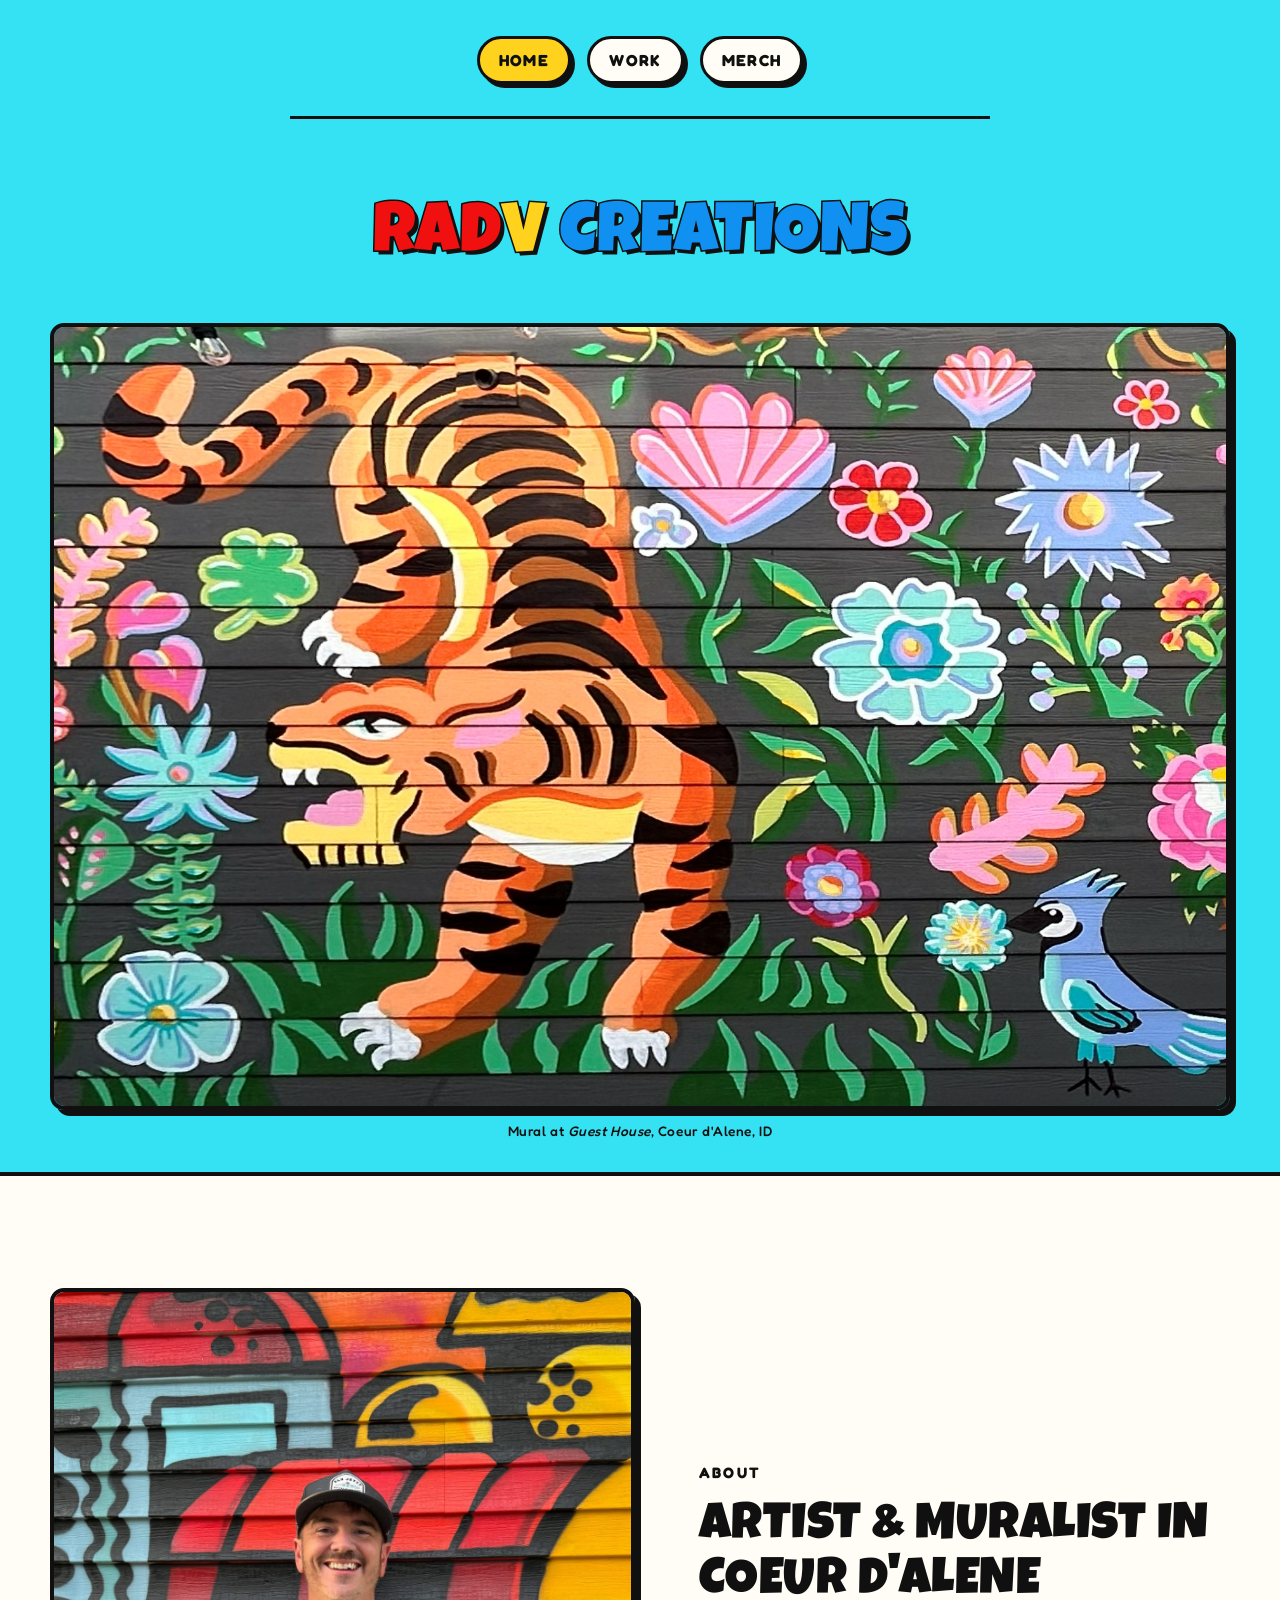
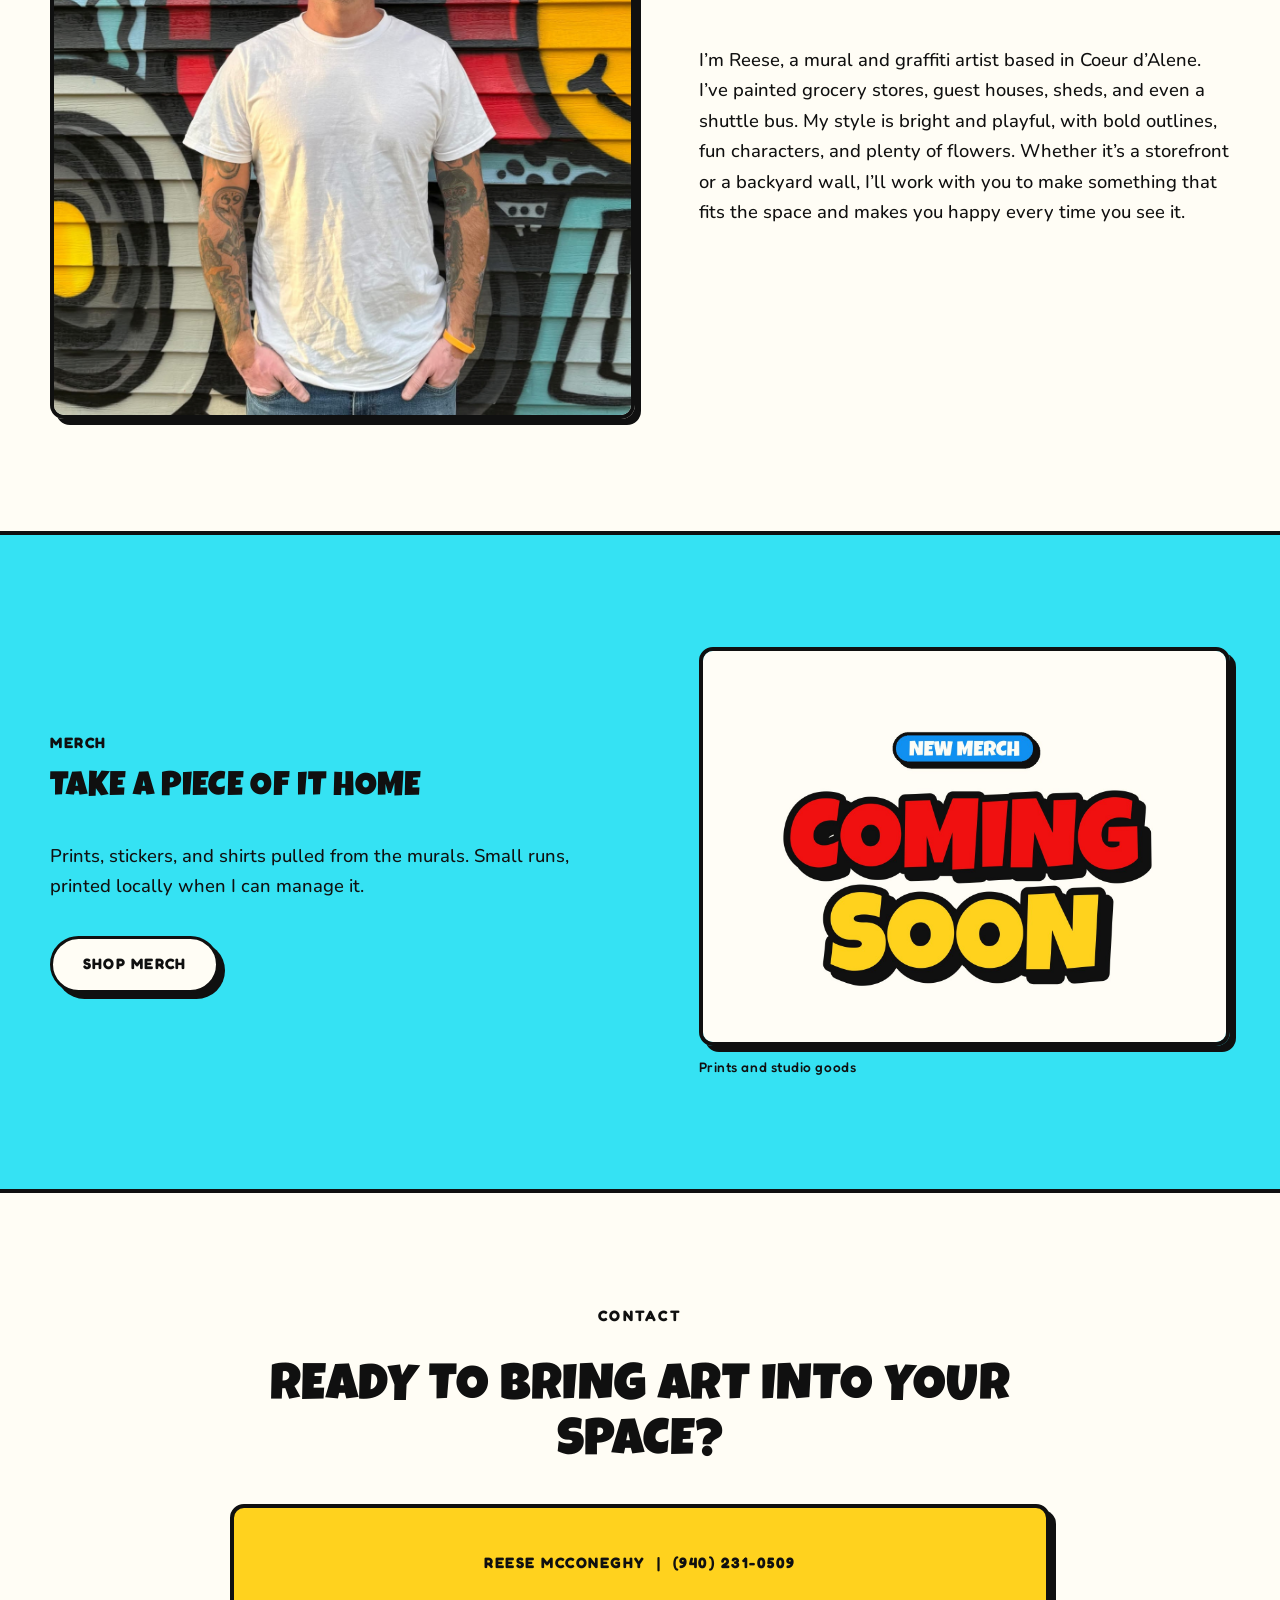
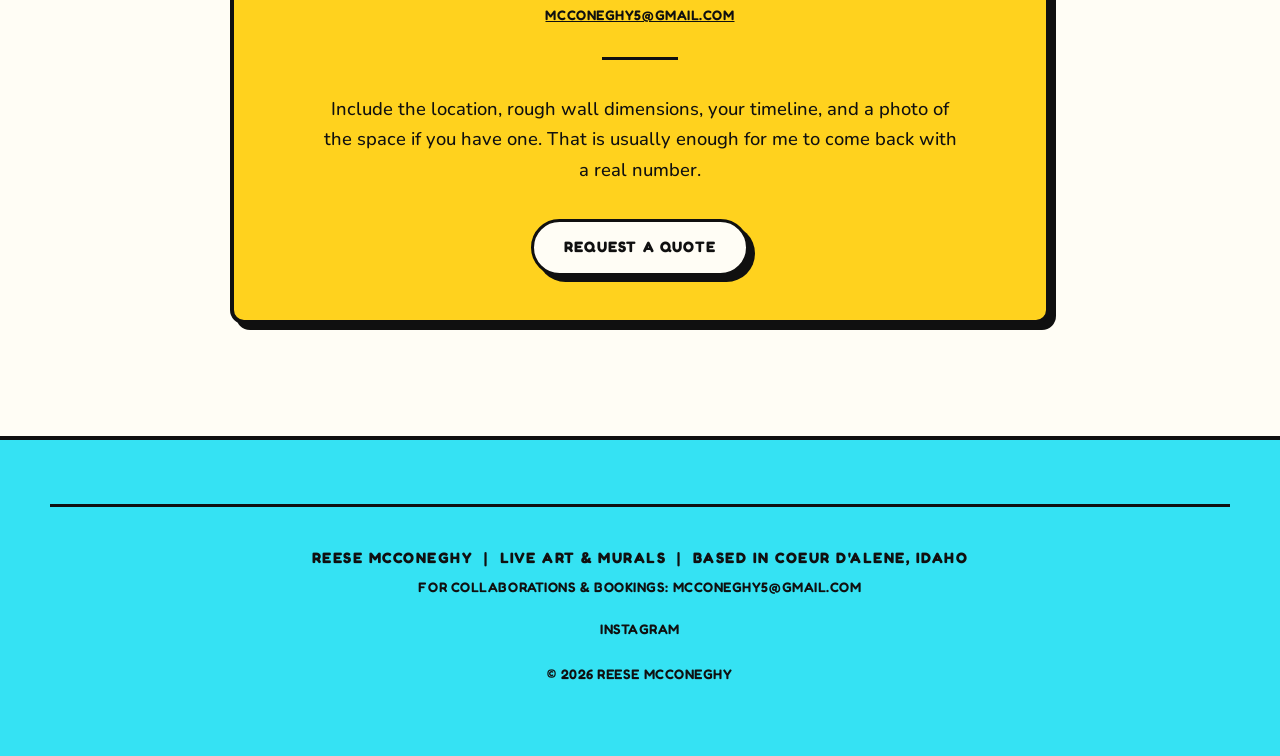
==== commit 1c3c55b3: "remove caption" ====
--- a/index.html
+++ b/index.html
@@ -61,7 +61,6 @@
         <div class="feature__media portrait">
           <figure>
             <img src="assets/img/Mugshot.JPG" alt="The artist in front of Mural">
-            <figcaption class="caption">On site, Sandpoint, ID</figcaption>
           </figure>
         </div>
         <div class="feature__body">
